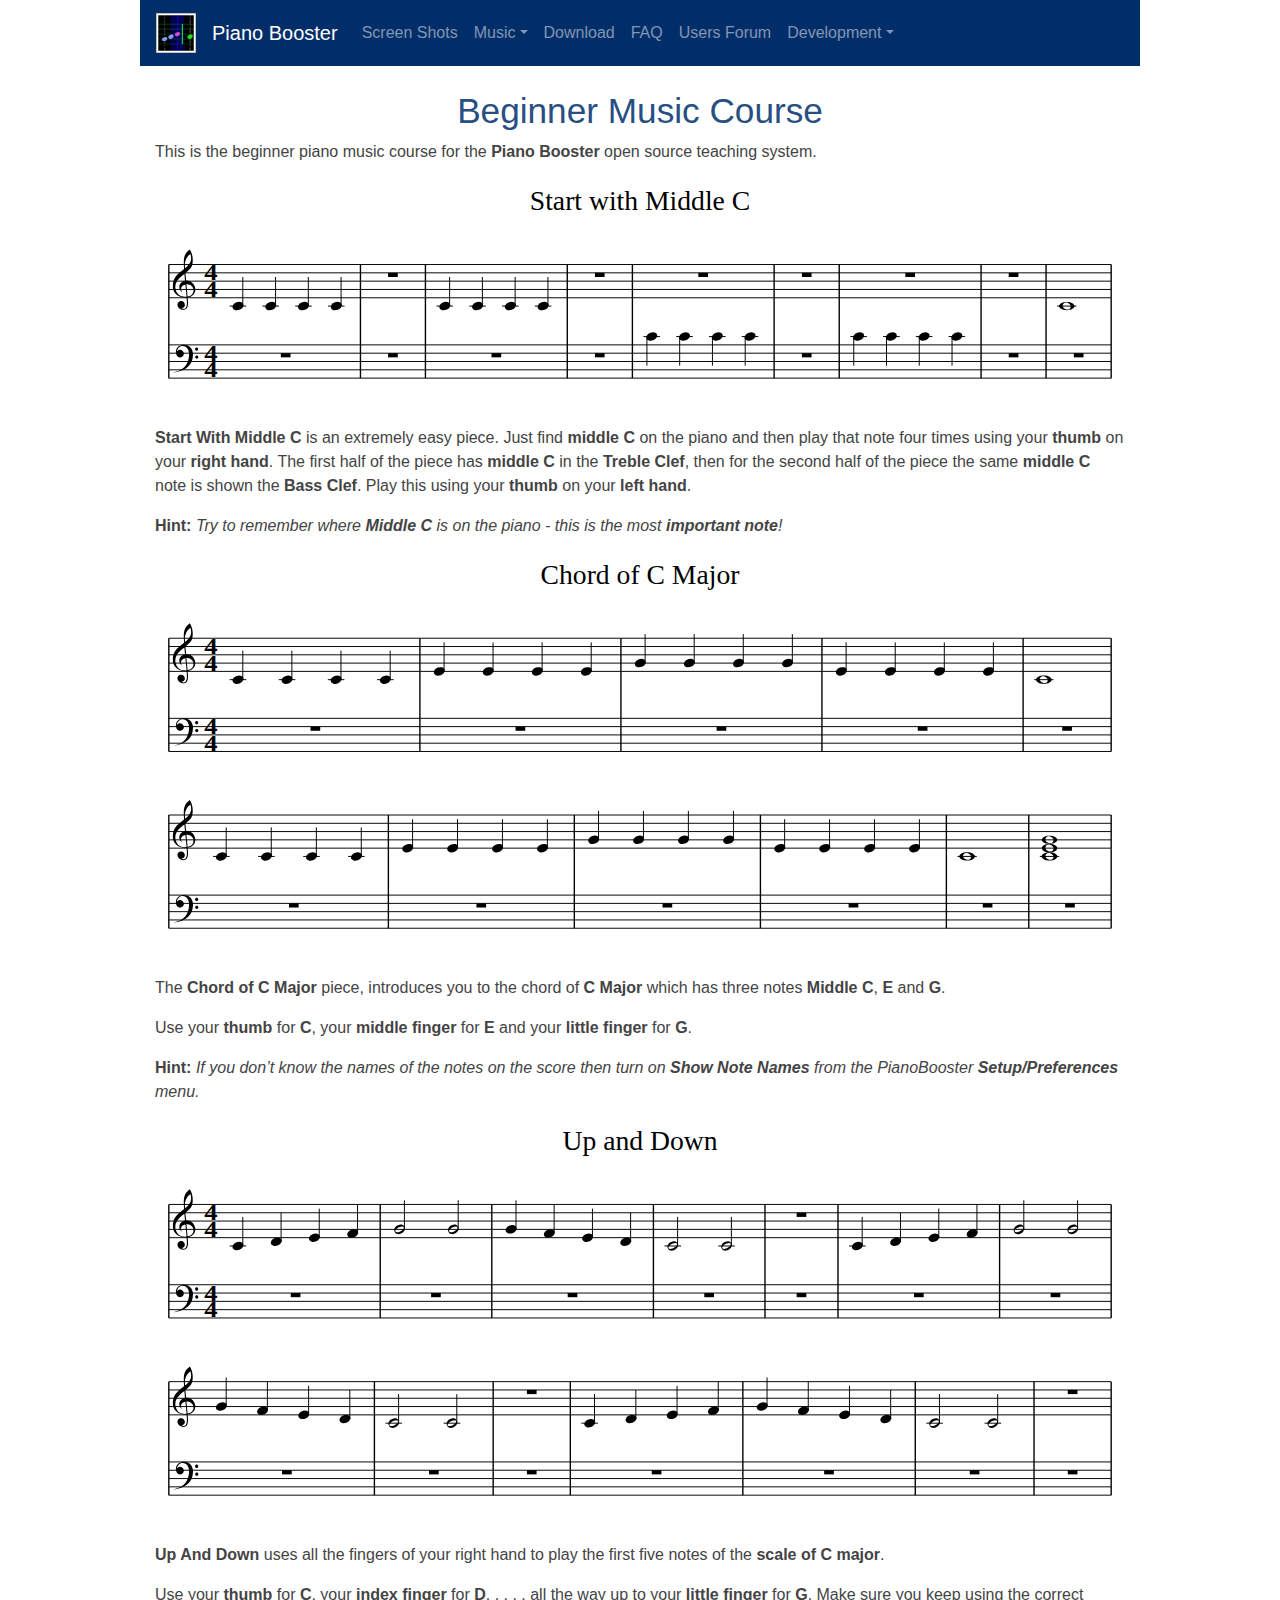
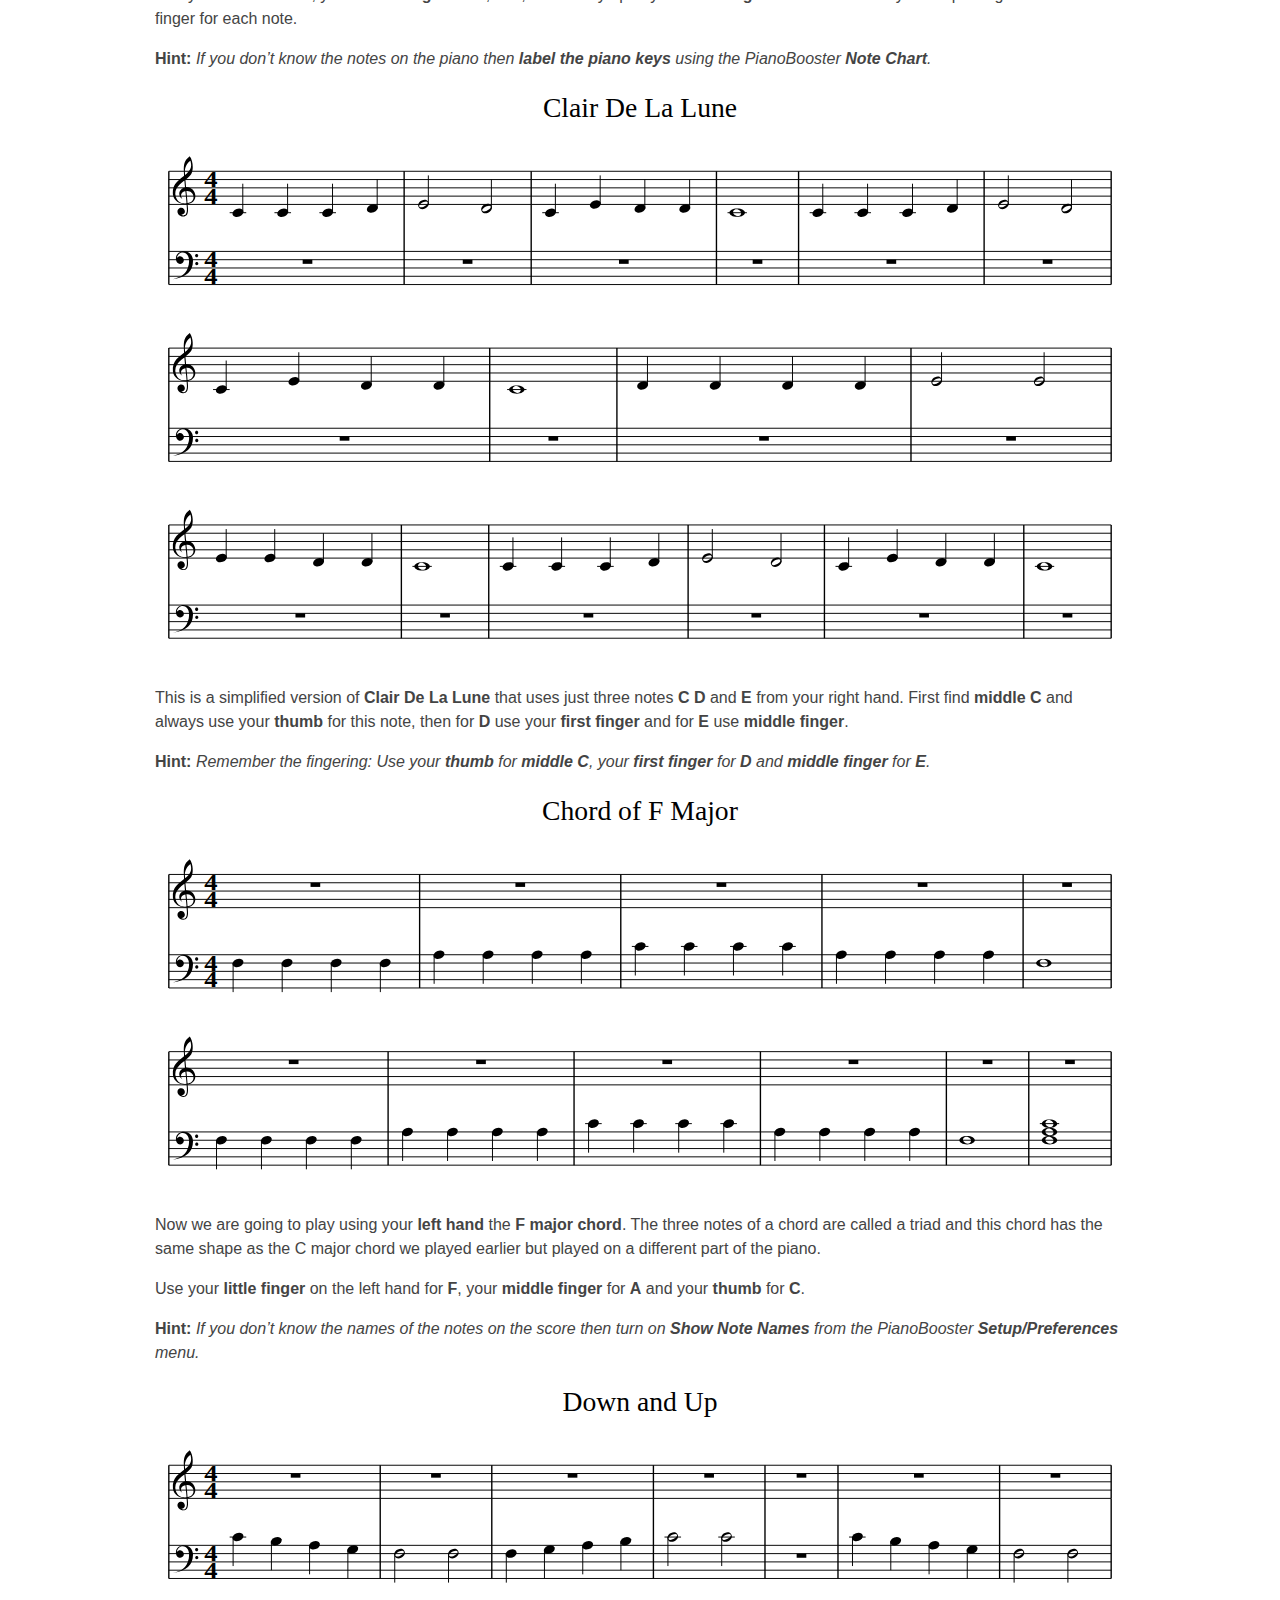
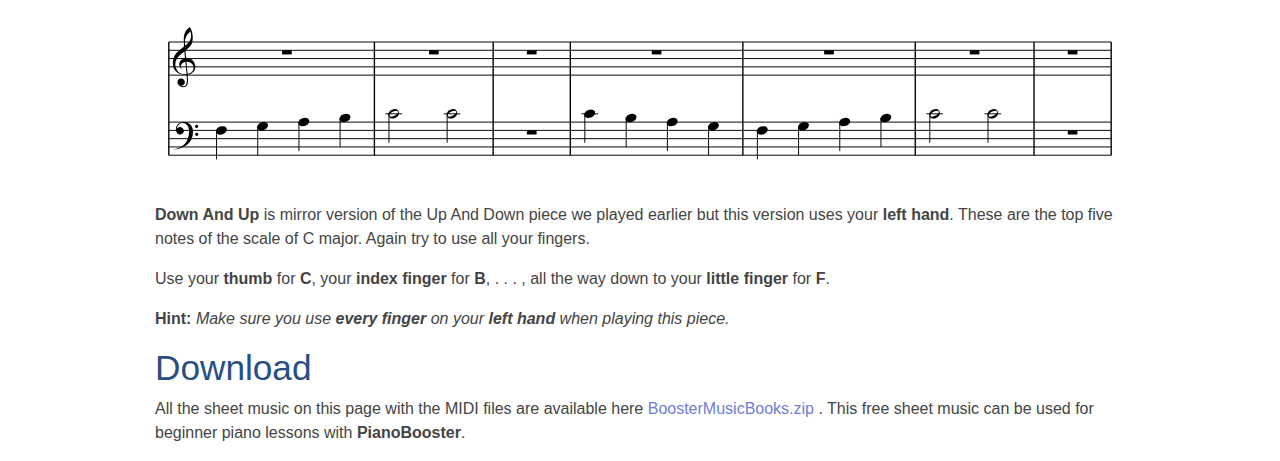
==== Beginner Course.html @ 57cc1166 "Preview of the new painoboster website." ====
<!DOCTYPE html>
<html xmlns="http://www.w3.org/1999/xhtml" lang="" xml:lang="">
<head>
  <meta charset="utf-8" />
  <meta name="generator" content="pandoc" />
  <meta name="viewport" content="width=device-width, initial-scale=1.0, user-scalable=yes" />
  <title>Beginner Course PianoBooster</title>
  <style type="text/css">
      code{white-space: pre-wrap;}
      span.smallcaps{font-variant: small-caps;}
      span.underline{text-decoration: underline;}
      div.column{display: inline-block; vertical-align: top; width: 50%;}
  </style>
    <meta name="viewport" content="width=device-width, initial-scale=1">
    <link rel="stylesheet" href="https://maxcdn.bootstrapcdn.com/bootstrap/4.5.2/css/bootstrap.min.css">
    <script src="https://ajax.googleapis.com/ajax/libs/jquery/3.5.1/jquery.min.js"></script>
    <script src="https://cdnjs.cloudflare.com/ajax/libs/popper.js/1.16.0/umd/popper.min.js"></script>
    <script src="https://maxcdn.bootstrapcdn.com/bootstrap/4.5.2/js/bootstrap.min.js"></script>
    <link rel="stylesheet" href="css/pb.css">
  <style>
  @media (min-width: 1000px) {
  .customclass {
     max-width: 1000px!important;
    }
  }
  </style>
</head>
<body>
<div class="container-lg customclass px-0">
<nav class="navbar navbar-expand-md navbar-dark">

  <a class="navbar-brand" href="index.html"> <img src="images/logo64x64.png" alt="logo" style="width:40px;"></a>
  <a class="navbar-brand" href="index.html">Piano Booster</a>

  <button class="navbar-toggler" type="button" data-toggle="collapse" data-target="#collapsibleNavbar">
    <span class="navbar-toggler-icon"></span>
  </button>
  <div class="collapse navbar-collapse" id="collapsibleNavbar">
    <ul class="navbar-nav">
    <li class="nav-item"><a class="nav-link" href="screenshots.html">Screen Shots</a></li>
    <li class="nav-item dropdown">
      <a class="nav-link dropdown-toggle" href="music-info.html" id="navbardrop" data-toggle="dropdown">Music</a>
      <div class="dropdown-menu">
        <a class="dropdown-item" href="music-info.html">Music Info</a>
        <a class="dropdown-item" href="Beginner Course.html">Beginner Course</a>
        <a class="dropdown-item" href="Booster Music.html">Booster Course</a>
      </div>
    </li>
    <li class="nav-item"><a class="nav-link" href="download.html">Download</a></li>
    <li class="nav-item"><a class="nav-link" href="faq.html">FAQ</a></li>
    <li class="nav-item"><a class="nav-link" href="http://piano-booster.2625608.n2.nabble.com/Piano-Booster-Users-f1591936.html">Users Forum</a></li>
    <li class="nav-item dropdown">
      <a class="nav-link dropdown-toggle" href="music-info.html" id="navbardrop" data-toggle="dropdown">Development</a>
      <div class="dropdown-menu">
        <a class="dropdown-item" href="developer-info.html">Developer Info</a>
        <a class="dropdown-item" href="http://piano-booster.2625608.n2.nabble.com/Piano-Booster-Development-f2625691.html">Dev forum</a>
        <a class="dropdown-item" href="https://github.com/pianobooster/PianoBooster">GitHub</a>
      </div>
    </li>
    </ul>
  </div>
</nav>
<br>

<div class="container-lg">
<div class="sheet-music">
<center>
<h1 id="beginner-music-course">Beginner Music Course</h1>
</center>
<p>This is the beginner piano music course for the <strong>Piano Booster</strong> open source teaching system.</p>
<p><img src="BeginnerCourse/01-StartWithMiddleCfixed.svg" /></p>
<p><strong>Start With Middle C</strong> is an extremely easy piece. Just find <strong>middle C</strong> on the piano and then play that note four times using your <strong>thumb</strong> on your <strong>right hand</strong>. The first half of the piece has <strong>middle C</strong> in the <strong>Treble Clef</strong>, then for the second half of the piece the same <strong>middle C</strong> note is shown the <strong>Bass Clef</strong>. Play this using your <strong>thumb</strong> on your <strong>left hand</strong>.</p>
<blockquote>
<p><strong>Hint:</strong> <em>Try to remember where <strong>Middle C</strong> is on the piano - this is the most <strong>important note</strong>!</em></p>
</blockquote>
<p><img src="BeginnerCourse/02-ChordOfCMajorfixed.svg" /></p>
<p>The <strong>Chord of C Major</strong> piece, introduces you to the chord of <strong>C Major</strong> which has three notes <strong>Middle C</strong>, <strong>E</strong> and <strong>G</strong>.</p>
<p>Use your <strong>thumb</strong> for <strong>C</strong>, your <strong>middle finger</strong> for <strong>E</strong> and your <strong>little finger</strong> for <strong>G</strong>.</p>
<blockquote>
<p><strong>Hint:</strong> <em>If you don’t know the names of the notes on the score then turn on <strong>Show Note Names</strong> from the PianoBooster <strong>Setup/Preferences</strong> menu.</em></p>
</blockquote>
<p><img src="BeginnerCourse/03-UpAndDownfixed.svg" /></p>
<p><strong>Up And Down</strong> uses all the fingers of your right hand to play the first five notes of the <strong>scale of C major</strong>.</p>
<p>Use your <strong>thumb</strong> for <strong>C</strong>, your <strong>index finger</strong> for <strong>D</strong>, . . . , all the way up to your <strong>little finger</strong> for <strong>G</strong>. Make sure you keep using the correct finger for each note.</p>
<blockquote>
<p><strong>Hint:</strong> <em>If you don’t know the notes on the piano then <strong>label the piano keys</strong> using the PianoBooster <strong>Note Chart</strong>.</em></p>
</blockquote>
<p><img src="BeginnerCourse/04-ClairDeLaLunefixed.svg" /></p>
<p>This is a simplified version of <strong>Clair De La Lune</strong> that uses just three notes <strong>C D</strong> and <strong>E</strong> from your right hand. First find <strong>middle C</strong> and always use your <strong>thumb</strong> for this note, then for <strong>D</strong> use your <strong>first finger</strong> and for <strong>E</strong> use <strong>middle finger</strong>.</p>
<blockquote>
<p><strong>Hint:</strong> <em>Remember the fingering: Use your <strong>thumb</strong> for <strong>middle C</strong>, your <strong>first finger</strong> for <strong>D</strong> and <strong>middle finger</strong> for <strong>E</strong>.</em></p>
</blockquote>
<p><img src="BeginnerCourse/05-ChordOfFMajorfixed.svg" /></p>
<p>Now we are going to play using your <strong>left hand</strong> the <strong>F major chord</strong>. The three notes of a chord are called a triad and this chord has the same shape as the C major chord we played earlier but played on a different part of the piano.</p>
<p>Use your <strong>little finger</strong> on the left hand for <strong>F</strong>, your <strong>middle finger</strong> for <strong>A</strong> and your <strong>thumb</strong> for <strong>C</strong>.</p>
<blockquote>
<p><strong>Hint:</strong> <em>If you don’t know the names of the notes on the score then turn on <strong>Show Note Names</strong> from the PianoBooster <strong>Setup/Preferences</strong> menu.</em></p>
</blockquote>
<p><img src="BeginnerCourse/06-DownAndUpfixed.svg" /></p>
<p><strong>Down And Up</strong> is mirror version of the Up And Down piece we played earlier but this version uses your <strong>left hand</strong>. These are the top five notes of the scale of C major. Again try to use all your fingers.</p>
<p>Use your <strong>thumb</strong> for <strong>C</strong>, your <strong>index finger</strong> for <strong>B</strong>, . . . , all the way down to your <strong>little finger</strong> for <strong>F</strong>.</p>
<blockquote>
<p><strong>Hint:</strong> <em>Make sure you use <strong>every finger</strong> on your <strong>left hand</strong> when playing this piece.</em></p>
</blockquote>
<h1>Download</h1>

<p>
All the sheet music on this page with the MIDI files are available here
<a href="download/BoosterMusicBooks.zip">BoosterMusicBooks.zip </a>.
This free sheet music can be used for beginner piano lessons with <b>PianoBooster</b>.
</p>
</div>

</div>
</div>
</body>
</html>
---- css/pb.css ----
@import url(html4css1.css);
@import url(ref.css);

pre {
    background-color:#F0F0F0;
    border:1px dashed black;
    color:inherit;
    font-family:courier,courier new,monospace;
    font-size:12px;
    line-height:100%;
    margin-bottom:4px;
    margin-top:4px;
     overflow: scroll;
    padding:5px;
    padding-top:15px;
    padding-bottom:15px;
    white-space:normal;
    margin-left: 0 ;
    margin-right: 0 ;
}

code {
    white-space:normal;
}

h1 a.toc-backref, h2 a.toc-backref, h3 a.toc-backref, h4 a.toc-backref   {
  color: #274f83;
}

h1 a.toc-backref  {
    font-size: 20px;
    color: #ff0000;
}

a.toc-backref {
  text-decoration: none;
  color: black;
}

.contents  ul{
    margin-left: 0%;
    margin-right: 0%;
}

.topic-title a{
    color: black;
}

.sheet-music img {
    border-style: none;
    max-width: 100%;
    width: 100%;
    height: auto;
}

.navbar {
  background-color: #012d68;
}
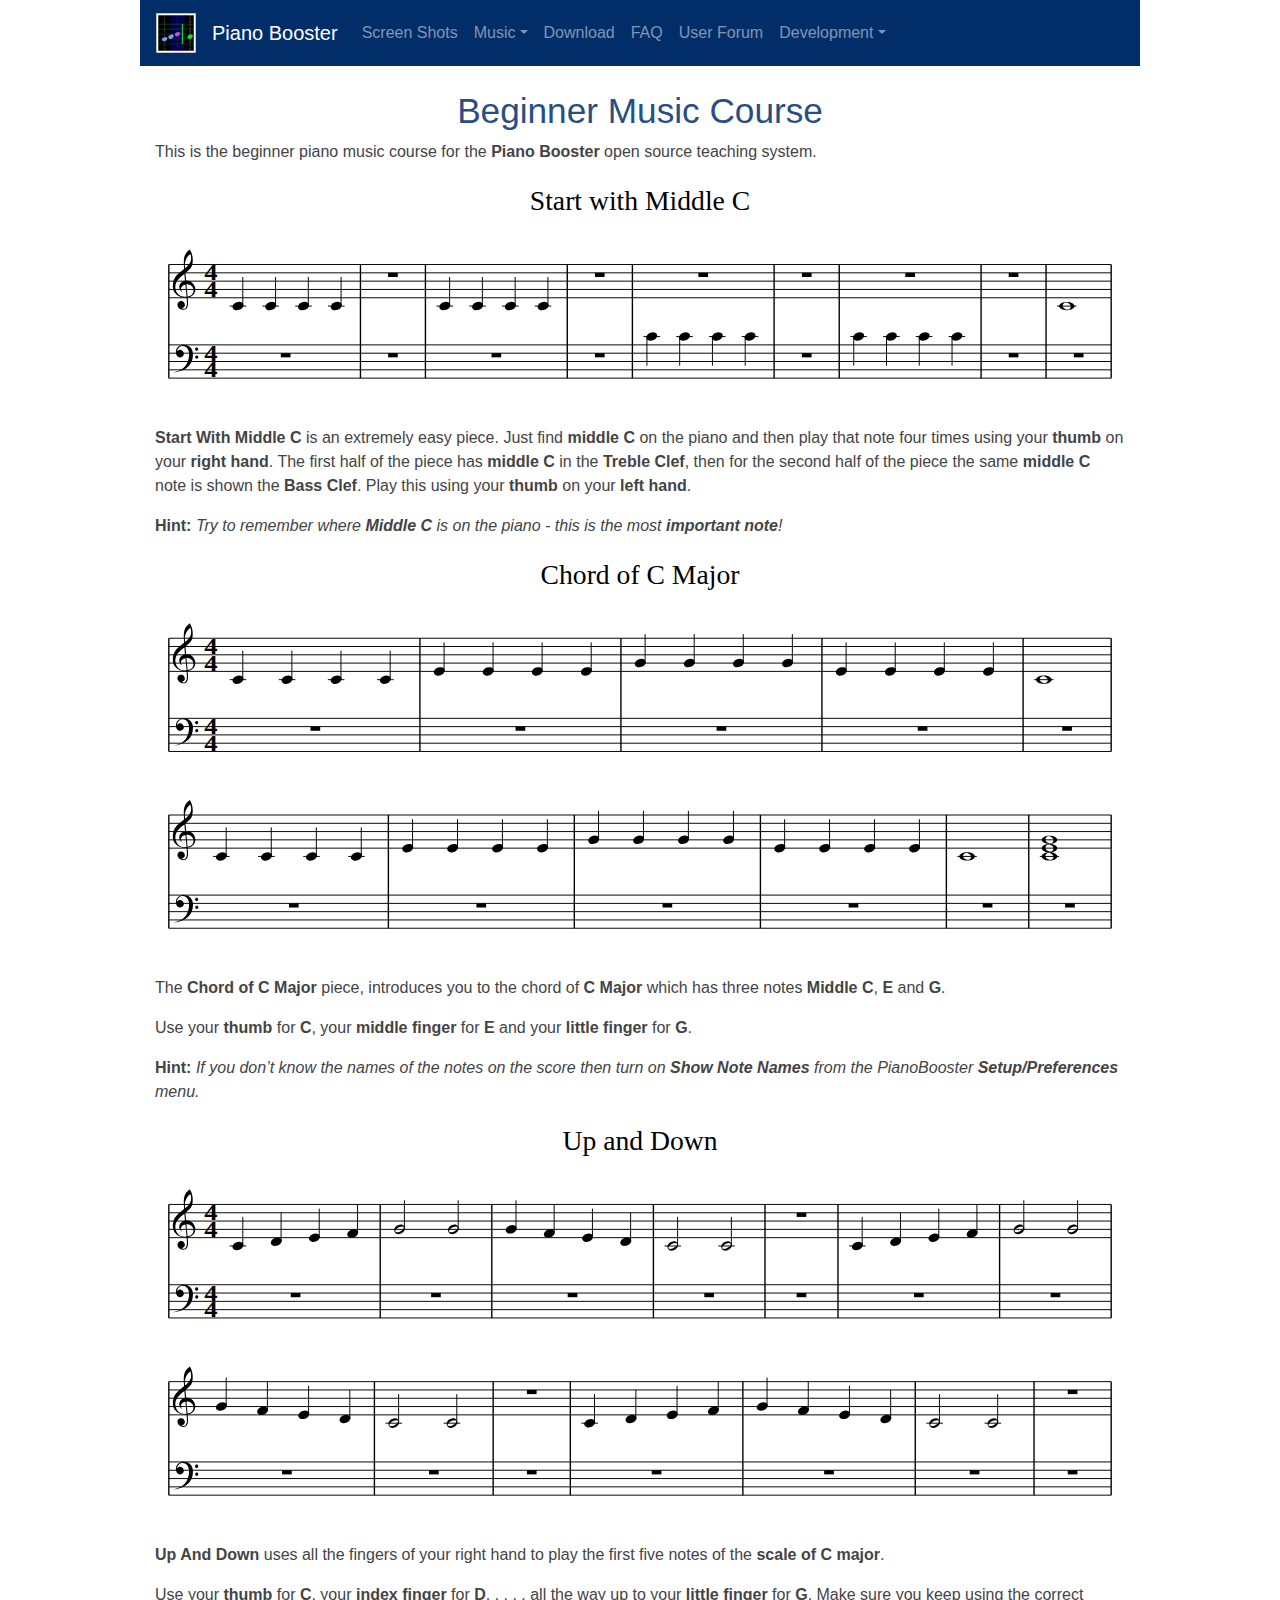
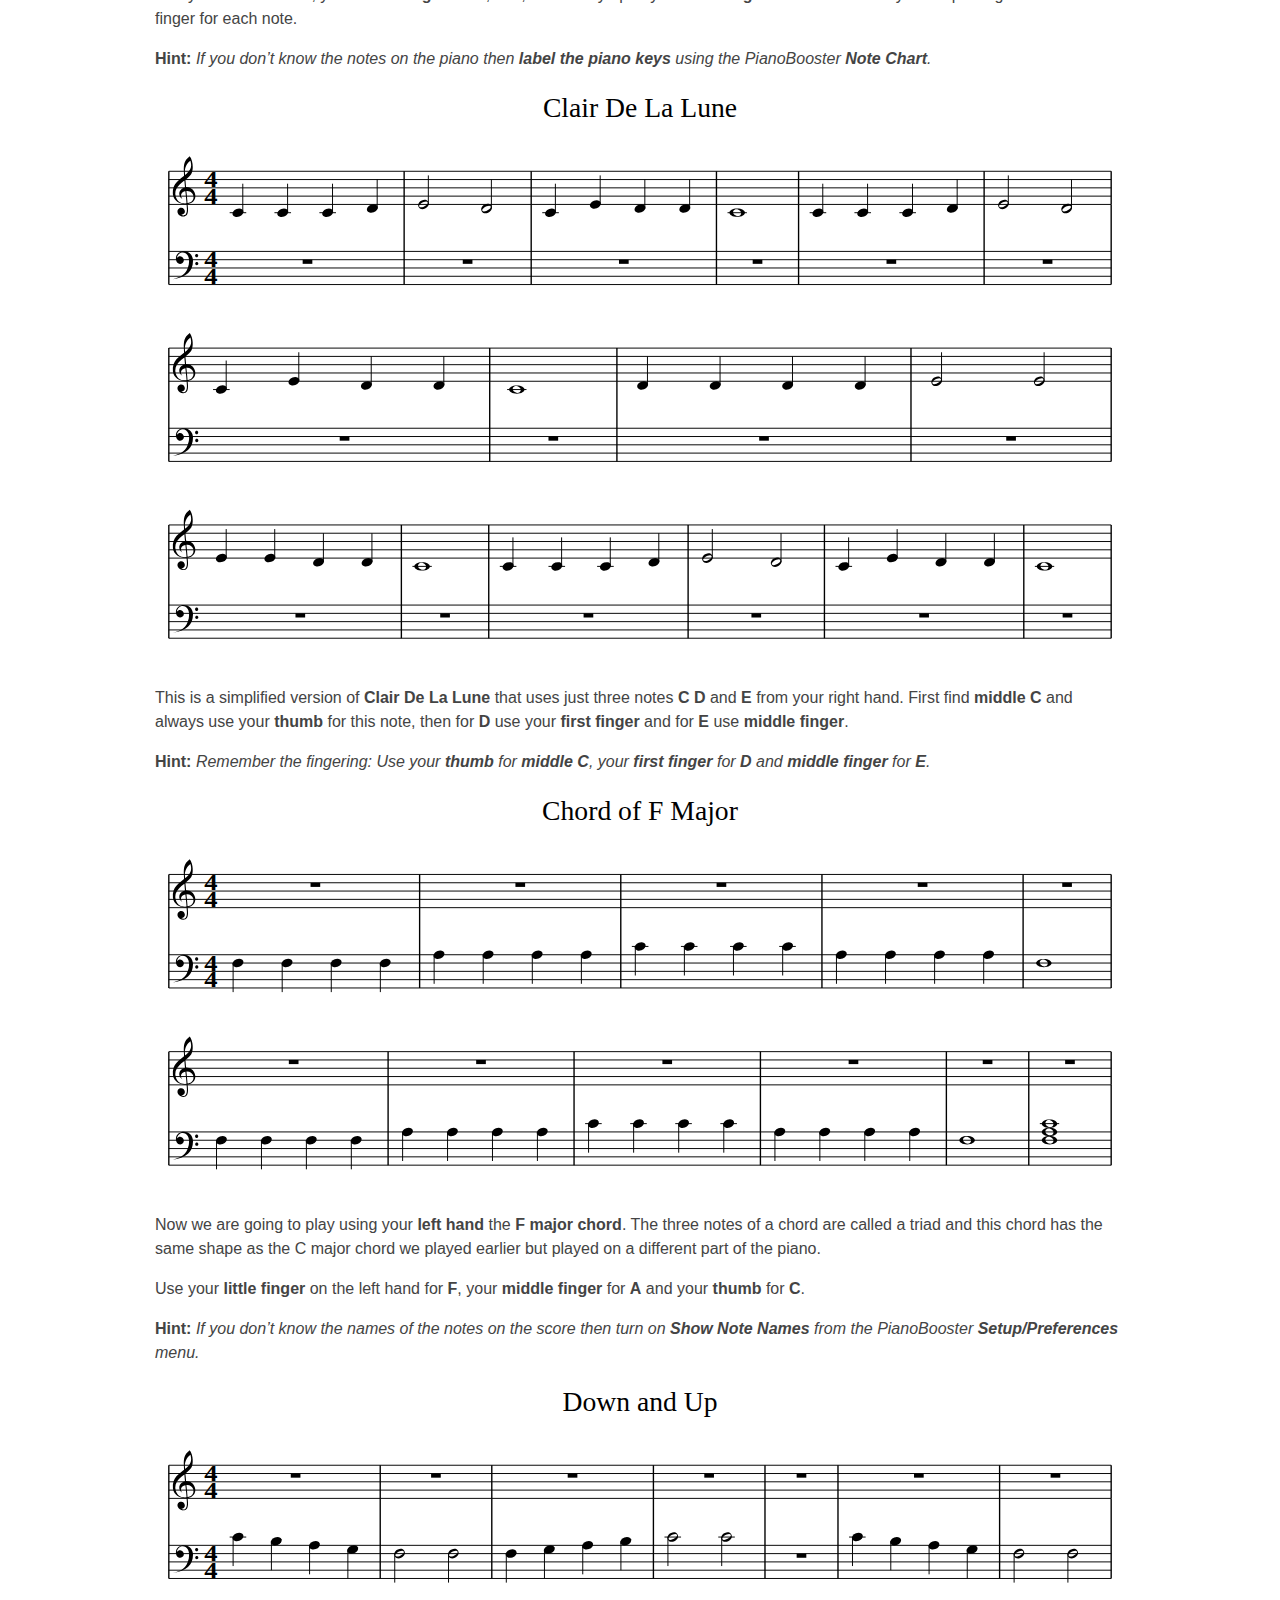
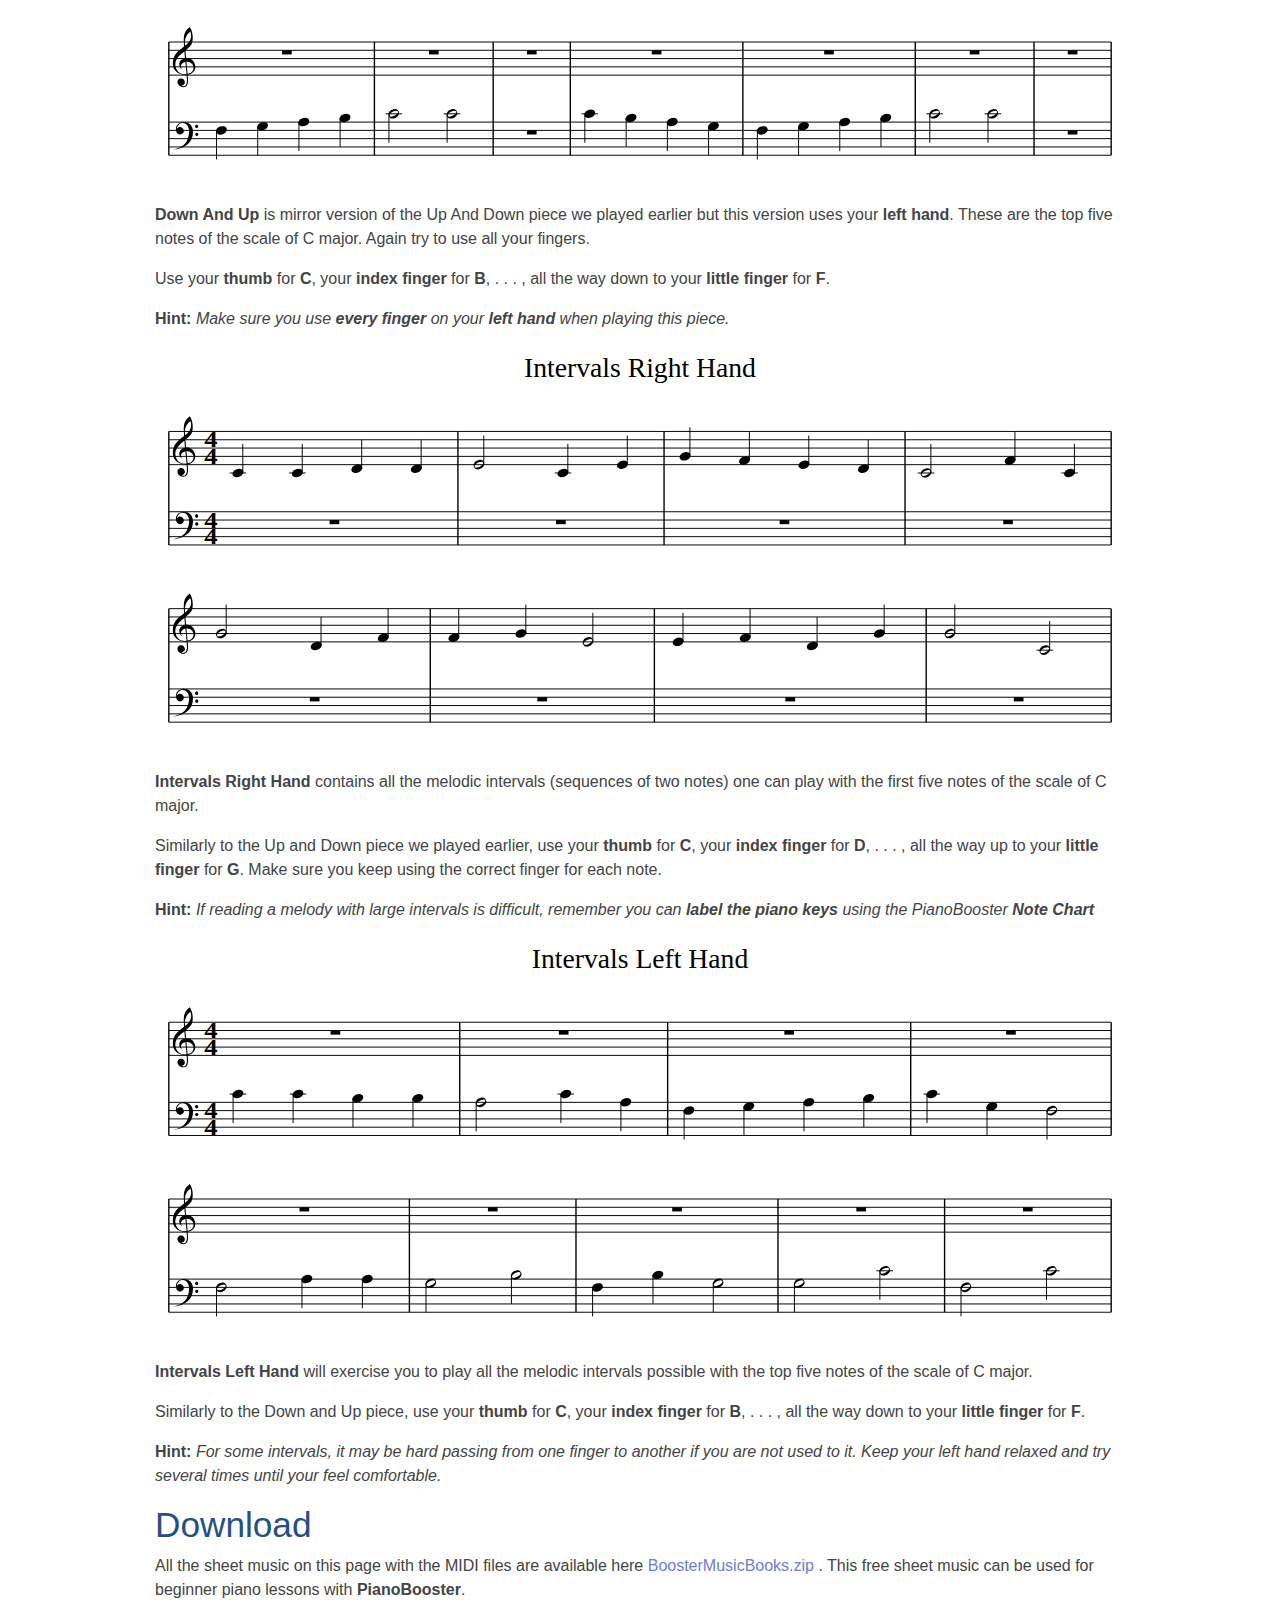
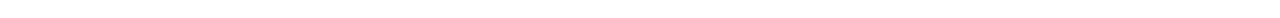
==== commit 61c50038: "Added new music to the Beginner Course." ====
--- a/Beginner Course.html
+++ b/Beginner Course.html
@@ -48,13 +48,14 @@
     </li>
     <li class="nav-item"><a class="nav-link" href="download.html">Download</a></li>
     <li class="nav-item"><a class="nav-link" href="faq.html">FAQ</a></li>
-    <li class="nav-item"><a class="nav-link" href="http://piano-booster.2625608.n2.nabble.com/Piano-Booster-Users-f1591936.html">Users Forum</a></li>
+    <li class="nav-item"><a class="nav-link" href="http://piano-booster.2625608.n2.nabble.com/Piano-Booster-Users-f1591936.html">User Forum</a></li>
     <li class="nav-item dropdown">
       <a class="nav-link dropdown-toggle" href="music-info.html" id="navbardrop" data-toggle="dropdown">Development</a>
       <div class="dropdown-menu">
         <a class="dropdown-item" href="developer-info.html">Developer Info</a>
         <a class="dropdown-item" href="http://piano-booster.2625608.n2.nabble.com/Piano-Booster-Development-f2625691.html">Dev forum</a>
-        <a class="dropdown-item" href="https://github.com/pianobooster/PianoBooster">GitHub</a>
+        <a class="dropdown-item" href="https://github.com/pianobooster/PianoBooster">Source Code</a>
+        <a class="dropdown-item" href="https://hosted.weblate.org/projects/pianobooster/">Translations</a>
       </div>
     </li>
     </ul>
@@ -102,6 +103,18 @@
 <blockquote>
 <p><strong>Hint:</strong> <em>Make sure you use <strong>every finger</strong> on your <strong>left hand</strong> when playing this piece.</em></p>
 </blockquote>
+<p><img src="BeginnerCourse/07-IntervalsRightHandfixed.svg" /></p>
+<p><strong>Intervals Right Hand</strong> contains all the melodic intervals (sequences of two notes) one can play with the first five notes of the scale of C major.</p>
+<p>Similarly to the Up and Down piece we played earlier, use your <strong>thumb</strong> for <strong>C</strong>, your <strong>index finger</strong> for <strong>D</strong>, . . . , all the way up to your <strong>little finger</strong> for <strong>G</strong>. Make sure you keep using the correct finger for each note.</p>
+<blockquote>
+<p><strong>Hint:</strong> <em>If reading a melody with large intervals is difficult, remember you can <strong>label the piano keys</strong> using the PianoBooster <strong>Note Chart</strong></em></p>
+</blockquote>
+<p><img src="BeginnerCourse/08-IntervalsLeftHandfixed.svg" /></p>
+<p><strong>Intervals Left Hand</strong> will exercise you to play all the melodic intervals possible with the top five notes of the scale of C major.</p>
+<p>Similarly to the Down and Up piece, use your <strong>thumb</strong> for <strong>C</strong>, your <strong>index finger</strong> for <strong>B</strong>, . . . , all the way down to your <strong>little finger</strong> for <strong>F</strong>.</p>
+<blockquote>
+<p><strong>Hint:</strong> <em>For some intervals, it may be hard passing from one finger to another if you are not used to it. Keep your left hand relaxed and try several times until your feel comfortable.</em></p>
+</blockquote>
 <h1>Download</h1>
 
 <p>
--- a/css/pb.css
+++ b/css/pb.css
@@ -1,58 +1,58 @@
-@import url(html4css1.css);
-@import url(ref.css);
-
-pre {
-    background-color:#F0F0F0;
-    border:1px dashed black;
-    color:inherit;
-    font-family:courier,courier new,monospace;
-    font-size:12px;
-    line-height:100%;
-    margin-bottom:4px;
-    margin-top:4px;
-     overflow: scroll;
-    padding:5px;
-    padding-top:15px;
-    padding-bottom:15px;
-    white-space:normal;
-    margin-left: 0 ;
-    margin-right: 0 ;
-}
-
-code {
-    white-space:normal;
-}
-
-h1 a.toc-backref, h2 a.toc-backref, h3 a.toc-backref, h4 a.toc-backref   {
-  color: #274f83;
-}
-
-h1 a.toc-backref  {
-    font-size: 20px;
-    color: #ff0000;
-}
-
-a.toc-backref {
-  text-decoration: none;
-  color: black;
-}
-
-.contents  ul{
-    margin-left: 0%;
-    margin-right: 0%;
-}
-
-.topic-title a{
-    color: black;
-}
-
-.sheet-music img {
-    border-style: none;
-    max-width: 100%;
-    width: 100%;
-    height: auto;
-}
-
-.navbar {
-  background-color: #012d68;
-}
+@import url(html4css1.css);
+@import url(ref.css);
+
+pre {
+    background-color:#F0F0F0;
+    border:1px dashed black;
+    color:inherit;
+    font-family:courier,courier new,monospace;
+    font-size:12px;
+    line-height:100%;
+    margin-bottom:4px;
+    margin-top:4px;
+     overflow: scroll;
+    padding:5px;
+    padding-top:15px;
+    padding-bottom:15px;
+    white-space:normal;
+    margin-left: 0 ;
+    margin-right: 0 ;
+}
+
+code {
+    white-space:normal;
+}
+
+h1 a.toc-backref, h2 a.toc-backref, h3 a.toc-backref, h4 a.toc-backref   {
+  color: #274f83;
+}
+
+h1 a.toc-backref  {
+    font-size: 20px;
+    color: #ff0000;
+}
+
+a.toc-backref {
+  text-decoration: none;
+  color: black;
+}
+
+.contents  ul{
+    margin-left: 0%;
+    margin-right: 0%;
+}
+
+.topic-title a{
+    color: black;
+}
+
+.sheet-music img {
+    border-style: none;
+    max-width: 100%;
+    width: 100%;
+    height: auto;
+}
+
+.navbar {
+  background-color: #012d68;
+}
